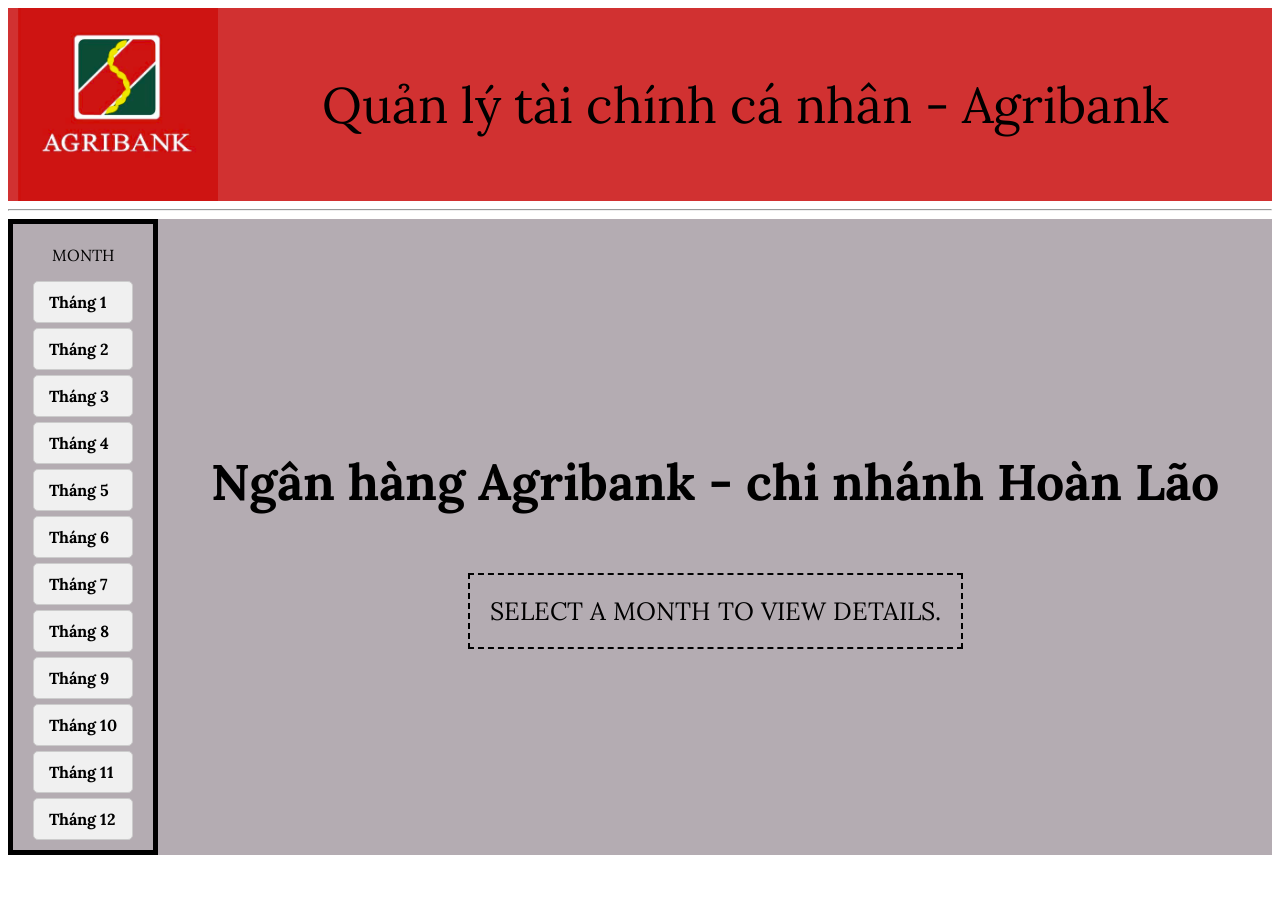
==== index.html @ 25704ac1 "Khởi tạo dự án Agribank" ====
<!DOCTYPE html>
<html>
    <head>
        <!-- Khai báo thư viện SheetJS để đọc file Excel -->
        <script src="https://cdn.sheetjs.com/xlsx-latest/package/dist/xlsx.full.min.js"></script>

        <link rel="preconnect" href="https://fonts.googleapis.com">
        <link rel="preconnect" href="https://fonts.gstatic.com" crossorigin>
        <link href="https://fonts.googleapis.com/css2?family=Lora:ital,wght@0,400..700;1,400..700&family=Ubuntu:ital,wght@0,300;0,400;0,500;0,700;1,300;1,400;1,500;1,700&display=swap" rel="stylesheet">

        <link rel="stylesheet" href="style.css">
    </head>
    <body> 
        <div class="header">
            <img src="logo_agribank.png" alt="LOGO AGRIBANK" class="logo">
            <header>Quản lý tài chính cá nhân - Agribank</header>
        </div>
        <hr>
        <main>
            <section class="ngay_thang">
                <p>MONTH</p>
                <a href="thang.html?m=1" target="khung_chinh" class="link-thang">
                    Tháng 1
                </a>
                <a href="thang.html?m=2" target="khung_chinh" class="link-thang">
                    Tháng 2
                </a>
                <a href="thang.html?m=3" target="khung_chinh" class="link-thang">
                    Tháng 3
                </a>
                <a href="thang.html?m=4" target="khung_chinh" class="link-thang">
                    Tháng 4
                </a>
                <a href="thang.html?m=5" target="khung_chinh" class="link-thang">
                    Tháng 5
                </a>
                <a href="thang.html?m=6" target="khung_chinh" class="link-thang">
                    Tháng 6
                </a>
                <a href="thang.html?m=7" target="khung_chinh" class="link-thang">
                    Tháng 7
                </a>
                <a href="thang.html?m=8" target="khung_chinh" class="link-thang">
                    Tháng 8
                </a>
                <a href="thang.html?m=9" target="khung_chinh" class="link-thang">
                    Tháng 9
                </a>
                <a href="thang.html?m=10" target="khung_chinh" class="link-thang">
                    Tháng 10
                </a>
                <a href="thang.html?m=11" target="khung_chinh" class="link-thang">
                    Tháng 11
                </a>
                <a href="thang.html?m=12" target="khung_chinh" class="link-thang">
                    Tháng 12
                </a>
            </section>
            <section class="giao_dien">
                <iframe name="khung_chinh" src="man_hinh_cho.html" style="width: 100%; height: 100%; border: none;"></iframe>
            </section>
        </main>
        
    </body>
</html>
---- style.css ----
* {
    font-family: 'Lora', sans-serif;
}

.logo {width : 200px;
    margin-left: 10px;}

header {display : flex;
    align-items: center;
    justify-content: center;
    font-size : 50px;
    flex : 1;}

.header {
    display: flex;
    align-items: center;
    background-color : rgb(209, 49, 49);
}

.ngay_thang {
    padding : 5px 20px;
    border :5px solid black;
    text-align: center;
}

/* Trang trí class link-thang */
.link-thang {
    text-decoration: none; /* Xóa cái đường gạch chân xấu xí mặc định của link */
    color: black;          /* Chữ màu đen */
    background-color: #f0f0f0; /* Nền xám nhạt giống nút bấm */
    padding: 10px 15px;         /* Đệm thêm không gian cho nút to ra */
    
    border: 1px solid #ccc;/* Viền mỏng cho giống nút */
    border-radius: 5px;    /* Bo tròn 4 góc cho mềm mại */
    font-weight: bold;     /* In đậm chữ */
    text-align : center;
    
    /* 1. Ép chiều ngang của nút tự động thu lại cho vừa cái khung xám */
    width: 100%; 
    
    /* 2. Căn giữa cái nút: Trên dưới cách 5px, Trái phải tự động chia đều (auto) */
    margin: 5px auto; 
    
    /* 3. Lệnh sống còn: Ép trình duyệt tính cả Padding vào tổng chiều rộng, không cho phình ra ngoài */
    box-sizing: border-box; 
    
    /* Ép nó thành dạng khối (block) để 2 lệnh width và margin phía trên có tác dụng chuẩn nhất */
    display: block; 
}

/* Hiệu ứng trỏ chuột (Hover) */
.link-thang:hover {
    background-color: #d13131; /* Đổi sang nền đỏ khi di chuột vào */
    color: white;              /* Đổi chữ sang màu trắng */
    cursor: pointer;           /* Biến con trỏ thành hình bàn tay */
}

.giao_dien {
    display : flex;
    flex : 1;
    justify-content: center;
    align-items: center;
}

.man_hinh_cho {
    display : flex;
    height : 100vh; 
    align-items : center;
    justify-content : center;
    font-size: 25px;
}

main {display : flex;
    min-height: 70vh;
    background-color : rgb(180, 172, 178);}

.bang-du-lieu {
    width : 95%;
    margin: 50px auto 20px auto;
    border-collapse: collapse; 
    box-shadow: 0 4px 8px rgba(0,0,0,0.1); 
}

.bang-du-lieu th, .bang-du-lieu td {
    border: 1px solid #555; 
    padding: 15px; 
    text-align: center; 
}

.bang-du-lieu th {
    background-color: #d13131; 
    color: #ffffff; 
    font-size: 18px;
    text-transform: uppercase; 
}

.link-thang {
    display : flex;
    flex : 1;
    width : 100%;
    text-decoration : none;
}

.link-thang button {
    width: 100%;
    height: 100%; 
    cursor : pointer;
}

/* LỚP 1: TẤM KÍNH MỜ */
.tam-kinh-mo {
    /* Ép tọa độ dính chặt vào 4 góc màn hình */
    position: fixed;
    top: 0;
    left: 0;
    right: 0;
    bottom: 0;
    
    /* Màu nền đen, độ trong suốt 0.6 (60%) để nhìn xuyên thấu web cũ */
    background-color: rgba(0, 0, 0, 0.6);
    
    /* Trục Z: Đẩy lên layer cao nhất để không bị bảng Agribank che mất */
    z-index: 1000;

    /* Ép Lớp 2 (Hộp trắng) phải đứng chính giữa màn hình */
    display: flex;
    justify-content: center;
    align-items: center;
}

/* LỚP 2: HỘP TRẮNG NHẬP LIỆU */
.hop-nhap-lieu {
    /* Đóng vai trò làm mốc (0,0) cho nút X bám vào */
    position: relative; 
    
    /* Trang trí vỏ hộp */
    background-color: white;
    padding: 30px;
    border-radius: 10px; /* Bo tròn 4 góc */
    width: 50%; /* Không choán hết màn hình, chỉ chiếm 1 nửa */
    box-shadow: 0 4px 15px rgba(0,0,0,0.3); /* Tạo bóng đổ 3D cho hộp nổi bần bật */
}

/* THẰNG CON: NÚT TẮT X */
.nut-x {
    /* Tách luồng, bám theo mốc tọa độ của .hop-nhap-lieu */
    position: absolute;
    top: 15px;
    right: 15px;
    
    /* Trang trí nút X cho đẹp */
    background: none;
    border: none;
    font-size: 24px;
    font-weight: bold;
    color: #ff4d4d; /* Màu đỏ */
    cursor: pointer; /* Đổi icon chuột thành hình bàn tay khi trỏ vào */
}

/* Hiệu ứng: Trỏ chuột vào nút X thì đổi sang đỏ sậm */
.nut-x:hover {
    color: #cc0000;
}



/* Ám hiệu cho người dùng biết ô này có thể sửa */
[contenteditable="true"] {
    cursor: text; 
}

/* Đổi màu nền vàng nhạt và hiện viền cam khi click vào để gõ */
[contenteditable="true"]:focus {
    background-color: #fffacd; 
    outline: 1px dashed #ff9900; 
}
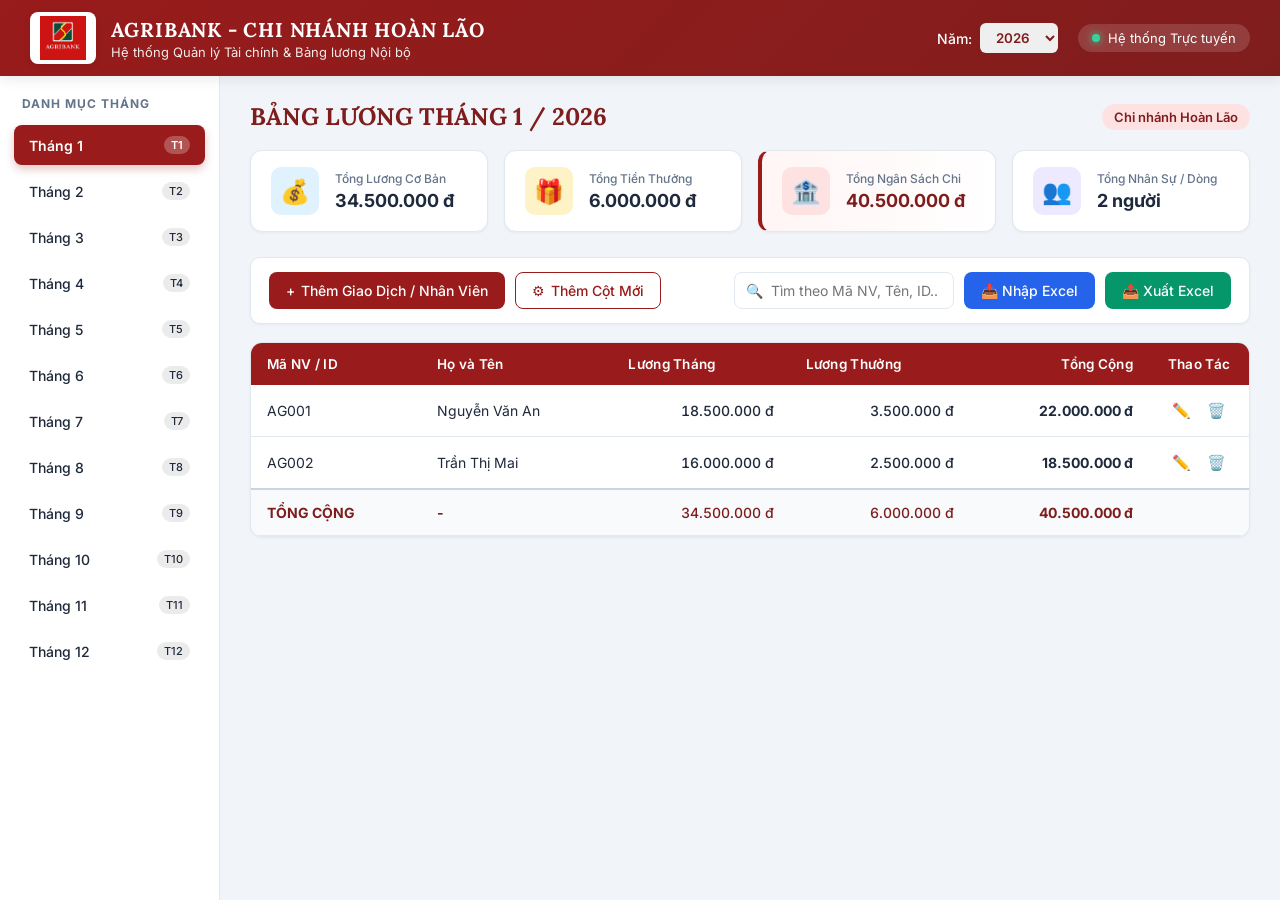
==== commit bbcf75f4: "Nâng cấp giao diện Frontend SPA Agribank và thêm cột linh hoạt" ====
--- a/index.html
+++ b/index.html
@@ -1,65 +1,213 @@
 <!DOCTYPE html>
-<html>
-    <head>
-        <!-- Khai báo thư viện SheetJS để đọc file Excel -->
-        <script src="https://cdn.sheetjs.com/xlsx-latest/package/dist/xlsx.full.min.js"></script>
-
-        <link rel="preconnect" href="https://fonts.googleapis.com">
-        <link rel="preconnect" href="https://fonts.gstatic.com" crossorigin>
-        <link href="https://fonts.googleapis.com/css2?family=Lora:ital,wght@0,400..700;1,400..700&family=Ubuntu:ital,wght@0,300;0,400;0,500;0,700;1,300;1,400;1,500;1,700&display=swap" rel="stylesheet">
-
-        <link rel="stylesheet" href="style.css">
-    </head>
-    <body> 
-        <div class="header">
-            <img src="logo_agribank.png" alt="LOGO AGRIBANK" class="logo">
-            <header>Quản lý tài chính cá nhân - Agribank</header>
-        </div>
-        <hr>
-        <main>
-            <section class="ngay_thang">
-                <p>MONTH</p>
-                <a href="thang.html?m=1" target="khung_chinh" class="link-thang">
-                    Tháng 1
-                </a>
-                <a href="thang.html?m=2" target="khung_chinh" class="link-thang">
-                    Tháng 2
-                </a>
-                <a href="thang.html?m=3" target="khung_chinh" class="link-thang">
-                    Tháng 3
-                </a>
-                <a href="thang.html?m=4" target="khung_chinh" class="link-thang">
-                    Tháng 4
-                </a>
-                <a href="thang.html?m=5" target="khung_chinh" class="link-thang">
-                    Tháng 5
-                </a>
-                <a href="thang.html?m=6" target="khung_chinh" class="link-thang">
-                    Tháng 6
-                </a>
-                <a href="thang.html?m=7" target="khung_chinh" class="link-thang">
-                    Tháng 7
-                </a>
-                <a href="thang.html?m=8" target="khung_chinh" class="link-thang">
-                    Tháng 8
-                </a>
-                <a href="thang.html?m=9" target="khung_chinh" class="link-thang">
-                    Tháng 9
-                </a>
-                <a href="thang.html?m=10" target="khung_chinh" class="link-thang">
-                    Tháng 10
-                </a>
-                <a href="thang.html?m=11" target="khung_chinh" class="link-thang">
-                    Tháng 11
-                </a>
-                <a href="thang.html?m=12" target="khung_chinh" class="link-thang">
-                    Tháng 12
-                </a>
+<html lang="vi">
+<head>
+    <meta charset="UTF-8">
+    <meta name="viewport" content="width=device-width, initial-scale=1.0">
+    <title>Quản lý Tài chính & Bảng lương - Agribank Chi nhánh Hoàn Lão</title>
+    
+    <!-- Thư viện SheetJS xử lý đọc/xuất Excel -->
+    <script src="https://cdn.sheetjs.com/xlsx-latest/package/dist/xlsx.full.min.js"></script>
+
+    <!-- Google Fonts -->
+    <link rel="preconnect" href="https://fonts.googleapis.com">
+    <link rel="preconnect" href="https://fonts.gstatic.com" crossorigin>
+    <link href="https://fonts.googleapis.com/css2?family=Inter:wght@300;400;500;600;700&family=Lora:ital,wght@0,500;0,700;1,400&display=swap" rel="stylesheet">
+
+    <!-- CSS Chính -->
+    <link rel="stylesheet" href="style.css">
+</head>
+<body>
+    <!-- 1. HEADER CHÍNH -->
+    <header class="app-header">
+        <div class="header-brand">
+            <img src="logo_agribank.png" alt="Logo Agribank" class="app-logo">
+            <div class="brand-text">
+                <h1>AGRIBANK - CHI NHÁNH HOÀN LÃO</h1>
+                <p>Hệ thống Quản lý Tài chính & Bảng lương Nội bộ</p>
+            </div>
+        </div>
+        <div class="header-actions">
+            <div class="nam-select-wrapper">
+                <label for="chon-nam">Năm:</label>
+                <select id="chon-nam">
+                    <option value="2025">2025</option>
+                    <option value="2026" selected>2026</option>
+                    <option value="2027">2027</option>
+                </select>
+            </div>
+            <div class="user-status-badge">
+                <span class="status-dot"></span>
+                <span>Hệ thống Trực tuyến</span>
+            </div>
+        </div>
+    </header>
+
+    <!-- 2. BỐ CỤC CHÍNH (SIDEBAR + NỘI DUNG) -->
+    <div class="app-container">
+        <!-- SIDEBAR CHỌN THÁNG -->
+        <aside class="app-sidebar">
+            <div class="sidebar-title">
+                <span>DANH MỤC THÁNG</span>
+            </div>
+            <nav class="sidebar-months" id="menu-12-thang">
+                <!-- Javascript sẽ tạo 12 nút tháng linh hoạt ở đây -->
+            </nav>
+        </aside>
+
+        <!-- NỘI DUNG CHÍNH (DASHBOARD & BẢNG LƯƠNG) -->
+        <main class="app-main">
+            <!-- PHẦN TIÊU ĐỀ THÁNG VÀ THỐNG KÊ NHANH (KPI CARDS) -->
+            <section class="dashboard-header">
+                <div class="current-month-banner">
+                    <h2 id="tieu-de-thang-hien-tai">BẢNG LƯƠNG THÁNG 1 / 2026</h2>
+                    <span class="badge-chi-nhanh">Chi nhánh Hoàn Lão</span>
+                </div>
+
+                <div class="kpi-grid">
+                    <div class="kpi-card">
+                        <div class="kpi-icon icon-luong">💰</div>
+                        <div class="kpi-info">
+                            <span class="kpi-label">Tổng Lương Cơ Bản</span>
+                            <span class="kpi-value" id="kpi-tong-luong">0 đ</span>
+                        </div>
+                    </div>
+                    <div class="kpi-card">
+                        <div class="kpi-icon icon-thuong">🎁</div>
+                        <div class="kpi-info">
+                            <span class="kpi-label">Tổng Tiền Thưởng</span>
+                            <span class="kpi-value" id="kpi-tong-thuong">0 đ</span>
+                        </div>
+                    </div>
+                    <div class="kpi-card kpi-highlight">
+                        <div class="kpi-icon icon-tong">🏦</div>
+                        <div class="kpi-info">
+                            <span class="kpi-label">Tổng Ngân Sách Chi</span>
+                            <span class="kpi-value" id="kpi-tong-chi">0 đ</span>
+                        </div>
+                    </div>
+                    <div class="kpi-card">
+                        <div class="kpi-icon icon-nhansu">👥</div>
+                        <div class="kpi-info">
+                            <span class="kpi-label">Tổng Nhân Sự / Dòng</span>
+                            <span class="kpi-value" id="kpi-so-nhan-su">0 người</span>
+                        </div>
+                    </div>
+                </div>
             </section>
-            <section class="giao_dien">
-                <iframe name="khung_chinh" src="man_hinh_cho.html" style="width: 100%; height: 100%; border: none;"></iframe>
+
+            <!-- THANH CÔNG CỤ (ACTION TOOLBAR) -->
+            <section class="toolbar-section">
+                <div class="toolbar-left">
+                    <button id="btn-mo-modal-them" class="btn btn-primary">
+                        <span>+</span> Thêm Giao Dịch / Nhân Viên
+                    </button>
+                    <!-- Nút Thêm Cột Mới Linh Hoạt -->
+                    <button id="btn-mo-modal-them-cot" class="btn btn-outline">
+                        <span>⚙</span> Thêm Cột Mới
+                    </button>
+                </div>
+
+                <div class="toolbar-right">
+                    <div class="search-box">
+                        <input type="text" id="o-tim-kiem" placeholder="Tìm theo Mã NV, Tên, ID...">
+                        <span class="search-icon">🔍</span>
+                    </div>
+
+                    <label for="input-import-excel" class="btn btn-secondary" title="Nhập dữ liệu hàng loạt từ file Excel">
+                        📥 Nhập Excel
+                        <input type="file" id="input-import-excel" accept=".xlsx, .xls" style="display: none;">
+                    </label>
+
+                    <button id="btn-xuat-excel" class="btn btn-success" title="Xuất dữ liệu tháng ra file Excel">
+                        📤 Xuất Excel
+                    </button>
+                </div>
+            </section>
+
+            <!-- BẢNG DỮ LIỆU TÀI CHÍNH TỰ ĐỘNG CẬP NHẬT -->
+            <section class="table-container">
+                <table class="bang-tai-chinh" id="bang-du-lieu-chinh">
+                    <thead>
+                        <tr id="hang-tieu-de-bang">
+                            <!-- Header cột sẽ được sinh tự động theo các cột mặc định + cột tuỳ chỉnh -->
+                        </tr>
+                    </thead>
+                    <tbody id="than-bang-du-lieu">
+                        <!-- Dữ liệu từng nhân viên được vẽ tại đây -->
+                    </tbody>
+                    <tfoot>
+                        <tr id="hang-tong-ket-bang">
+                            <!-- Dòng tổng cộng cả tháng -->
+                        </tr>
+                    </tfoot>
+                </table>
             </section>
         </main>
-        
-    </body>
+    </div>
+
+    <!-- ========================================== -->
+    <!-- 3. CÁC MODAL HỘP THOẠI POPUP                -->
+    <!-- ========================================== -->
+
+    <!-- MODAL 1: THÊM / CHỈNH SỬA DÒNG DỮ LIỆU -->
+    <div id="modal-nhap-lieu" class="modal-overlay" style="display: none;">
+        <div class="modal-box">
+            <button class="modal-close-btn" id="btn-dong-modal-nhap">&times;</button>
+            <h3 class="modal-title" id="tieu-de-modal-nhap">Thêm Giao Dịch Mới</h3>
+            
+            <form id="form-nhap-lieu">
+                <input type="hidden" id="edit-row-index" value="">
+                
+                <div class="form-grid" id="khung-cac-o-nhap-lieu">
+                    <!-- Các ô nhập (cố định + các cột tự thêm) sẽ được render tự động -->
+                </div>
+
+                <div class="modal-total-preview">
+                    <span>Tổng nhận dự kiến:</span>
+                    <strong id="preview-tong-cong">0 đ</strong>
+                </div>
+
+                <div class="modal-actions">
+                    <button type="button" class="btn btn-default" id="btn-huy-nhap">Hủy Bỏ</button>
+                    <button type="submit" class="btn btn-primary" id="btn-xac-nhan-luu">Lưu Dữ Liệu</button>
+                </div>
+            </form>
+        </div>
+    </div>
+
+    <!-- MODAL 2: THÊM CỘT MỚI LINH HOẠT (SỐ HOẶC CHỮ) -->
+    <div id="modal-them-cot" class="modal-overlay" style="display: none;">
+        <div class="modal-box modal-sm">
+            <button class="modal-close-btn" id="btn-dong-modal-cot">&times;</button>
+            <h3 class="modal-title">Thêm Cột Tùy Chỉnh Mới</h3>
+            <p class="modal-desc">Thêm một cột mới vào bảng tính tháng này (ví dụ: Phụ cấp, Phòng ban, Khấu trừ...)</p>
+            
+            <form id="form-them-cot">
+                <div class="form-group">
+                    <label for="ten-cot-moi">Tên Cột Mới:</label>
+                    <input type="text" id="ten-cot-moi" placeholder="Ví dụ: Phụ cấp ăn trưa, Họ và tên..." required>
+                </div>
+
+                <div class="form-group">
+                    <label for="kieu-cot-moi">Kiểu Dữ Liệu & Đơn Vị:</label>
+                    <select id="kieu-cot-moi">
+                        <option value="so">Số tiền (Tự động cộng vào Tổng và định dạng VND)</option>
+                        <option value="chu">Văn bản / Chữ (Họ tên, Chức vụ, Ghi chú...)</option>
+                    </select>
+                </div>
+
+                <div class="modal-actions">
+                    <button type="button" class="btn btn-default" id="btn-huy-them-cot">Đóng</button>
+                    <button type="submit" class="btn btn-primary">Thêm Cột</button>
+                </div>
+            </form>
+        </div>
+    </div>
+
+    <!-- KHUNG THÔNG BÁO TOAST POPUP (Góc màn hình) -->
+    <div id="toast-container" class="toast-container"></div>
+
+    <!-- JAVASCRIPT ĐIỀU HÀNH -->
+    <script src="script.js"></script>
+</body>
 </html>
--- a/style.css
+++ b/style.css
@@ -1,176 +1,701 @@
-* {
-    font-family: 'Lora', sans-serif;
-}
-
-.logo {width : 200px;
-    margin-left: 10px;}
-
-header {display : flex;
-    align-items: center;
-    justify-content: center;
-    font-size : 50px;
-    flex : 1;}
-
-.header {
-    display: flex;
-    align-items: center;
-    background-color : rgb(209, 49, 49);
-}
-
-.ngay_thang {
-    padding : 5px 20px;
-    border :5px solid black;
-    text-align: center;
-}
-
-/* Trang trí class link-thang */
-.link-thang {
-    text-decoration: none; /* Xóa cái đường gạch chân xấu xí mặc định của link */
-    color: black;          /* Chữ màu đen */
-    background-color: #f0f0f0; /* Nền xám nhạt giống nút bấm */
-    padding: 10px 15px;         /* Đệm thêm không gian cho nút to ra */
-    
-    border: 1px solid #ccc;/* Viền mỏng cho giống nút */
-    border-radius: 5px;    /* Bo tròn 4 góc cho mềm mại */
-    font-weight: bold;     /* In đậm chữ */
-    text-align : center;
-    
-    /* 1. Ép chiều ngang của nút tự động thu lại cho vừa cái khung xám */
-    width: 100%; 
-    
-    /* 2. Căn giữa cái nút: Trên dưới cách 5px, Trái phải tự động chia đều (auto) */
-    margin: 5px auto; 
-    
-    /* 3. Lệnh sống còn: Ép trình duyệt tính cả Padding vào tổng chiều rộng, không cho phình ra ngoài */
-    box-sizing: border-box; 
-    
-    /* Ép nó thành dạng khối (block) để 2 lệnh width và margin phía trên có tác dụng chuẩn nhất */
-    display: block; 
-}
-
-/* Hiệu ứng trỏ chuột (Hover) */
-.link-thang:hover {
-    background-color: #d13131; /* Đổi sang nền đỏ khi di chuột vào */
-    color: white;              /* Đổi chữ sang màu trắng */
-    cursor: pointer;           /* Biến con trỏ thành hình bàn tay */
-}
-
-.giao_dien {
-    display : flex;
-    flex : 1;
-    justify-content: center;
-    align-items: center;
-}
-
-.man_hinh_cho {
-    display : flex;
-    height : 100vh; 
-    align-items : center;
-    justify-content : center;
-    font-size: 25px;
-}
-
-main {display : flex;
-    min-height: 70vh;
-    background-color : rgb(180, 172, 178);}
-
-.bang-du-lieu {
-    width : 95%;
-    margin: 50px auto 20px auto;
-    border-collapse: collapse; 
-    box-shadow: 0 4px 8px rgba(0,0,0,0.1); 
-}
-
-.bang-du-lieu th, .bang-du-lieu td {
-    border: 1px solid #555; 
-    padding: 15px; 
-    text-align: center; 
-}
-
-.bang-du-lieu th {
-    background-color: #d13131; 
-    color: #ffffff; 
-    font-size: 18px;
-    text-transform: uppercase; 
-}
-
-.link-thang {
-    display : flex;
-    flex : 1;
-    width : 100%;
-    text-decoration : none;
-}
-
-.link-thang button {
-    width: 100%;
-    height: 100%; 
-    cursor : pointer;
-}
-
-/* LỚP 1: TẤM KÍNH MỜ */
-.tam-kinh-mo {
-    /* Ép tọa độ dính chặt vào 4 góc màn hình */
-    position: fixed;
-    top: 0;
-    left: 0;
-    right: 0;
-    bottom: 0;
-    
-    /* Màu nền đen, độ trong suốt 0.6 (60%) để nhìn xuyên thấu web cũ */
-    background-color: rgba(0, 0, 0, 0.6);
-    
-    /* Trục Z: Đẩy lên layer cao nhất để không bị bảng Agribank che mất */
-    z-index: 1000;
-
-    /* Ép Lớp 2 (Hộp trắng) phải đứng chính giữa màn hình */
-    display: flex;
-    justify-content: center;
-    align-items: center;
-}
-
-/* LỚP 2: HỘP TRẮNG NHẬP LIỆU */
-.hop-nhap-lieu {
-    /* Đóng vai trò làm mốc (0,0) cho nút X bám vào */
-    position: relative; 
-    
-    /* Trang trí vỏ hộp */
-    background-color: white;
-    padding: 30px;
-    border-radius: 10px; /* Bo tròn 4 góc */
-    width: 50%; /* Không choán hết màn hình, chỉ chiếm 1 nửa */
-    box-shadow: 0 4px 15px rgba(0,0,0,0.3); /* Tạo bóng đổ 3D cho hộp nổi bần bật */
-}
-
-/* THẰNG CON: NÚT TẮT X */
-.nut-x {
-    /* Tách luồng, bám theo mốc tọa độ của .hop-nhap-lieu */
-    position: absolute;
-    top: 15px;
-    right: 15px;
-    
-    /* Trang trí nút X cho đẹp */
-    background: none;
-    border: none;
-    font-size: 24px;
-    font-weight: bold;
-    color: #ff4d4d; /* Màu đỏ */
-    cursor: pointer; /* Đổi icon chuột thành hình bàn tay khi trỏ vào */
-}
-
-/* Hiệu ứng: Trỏ chuột vào nút X thì đổi sang đỏ sậm */
-.nut-x:hover {
-    color: #cc0000;
-}
-
-
-
-/* Ám hiệu cho người dùng biết ô này có thể sửa */
-[contenteditable="true"] {
-    cursor: text; 
-}
-
-/* Đổi màu nền vàng nhạt và hiện viền cam khi click vào để gõ */
-[contenteditable="true"]:focus {
-    background-color: #fffacd; 
-    outline: 1px dashed #ff9900; 
-}+/* =========================================================
+   HỆ THỐNG GIAO DIỆN QUẢN LÝ TÀI CHÍNH AGRIBANK (CHI NHÁNH HOÀN LÃO)
+   ========================================================= */
+
+:root {
+    --agri-red: #991b1b;
+    --agri-red-dark: #7f1d1d;
+    --agri-red-light: #fee2e2;
+    --agri-green: #059669;
+    --agri-green-light: #d1fae5;
+    --agri-blue: #2563eb;
+    --text-primary: #1e293b;
+    --text-secondary: #64748b;
+    --bg-main: #f1f5f9;
+    --bg-card: #ffffff;
+    --border-color: #e2e8f0;
+    --shadow-sm: 0 1px 3px rgba(0, 0, 0, 0.05);
+    --shadow-md: 0 4px 12px rgba(0, 0, 0, 0.08);
+    --shadow-lg: 0 10px 25px -5px rgba(0, 0, 0, 0.15);
+}
+
+* {
+    box-sizing: border-box;
+    margin: 0;
+    padding: 0;
+    font-family: 'Inter', -apple-system, BlinkMacSystemFont, "Segoe UI", Roboto, sans-serif;
+}
+
+body {
+    background-color: var(--bg-main);
+    color: var(--text-primary);
+    min-height: 100vh;
+    display: flex;
+    flex-direction: column;
+}
+
+/* =========================================================
+   1. APP HEADER
+   ========================================================= */
+.app-header {
+    background: linear-gradient(135deg, var(--agri-red), var(--agri-red-dark));
+    color: white;
+    padding: 12px 30px;
+    display: flex;
+    justify-content: space-between;
+    align-items: center;
+    box-shadow: var(--shadow-md);
+    position: sticky;
+    top: 0;
+    z-index: 100;
+}
+
+.header-brand {
+    display: flex;
+    align-items: center;
+    gap: 15px;
+}
+
+.app-logo {
+    height: 52px;
+    background: white;
+    padding: 4px 10px;
+    border-radius: 8px;
+    object-fit: contain;
+    box-shadow: 0 2px 6px rgba(0,0,0,0.1);
+}
+
+.brand-text h1 {
+    font-size: 20px;
+    font-weight: 700;
+    letter-spacing: 0.8px;
+    font-family: 'Lora', serif;
+}
+
+.brand-text p {
+    font-size: 13px;
+    opacity: 0.9;
+    margin-top: 2px;
+}
+
+.header-actions {
+    display: flex;
+    align-items: center;
+    gap: 20px;
+}
+
+.nam-select-wrapper {
+    display: flex;
+    align-items: center;
+    gap: 8px;
+    font-size: 14px;
+    font-weight: 500;
+}
+
+.nam-select-wrapper select {
+    padding: 6px 12px;
+    border-radius: 6px;
+    border: none;
+    font-weight: 600;
+    color: var(--agri-red-dark);
+    cursor: pointer;
+    outline: none;
+}
+
+.user-status-badge {
+    display: flex;
+    align-items: center;
+    gap: 8px;
+    background: rgba(255, 255, 255, 0.15);
+    padding: 6px 14px;
+    border-radius: 20px;
+    font-size: 13px;
+    backdrop-filter: blur(4px);
+}
+
+.status-dot {
+    width: 8px;
+    height: 8px;
+    background-color: #34d399;
+    border-radius: 50%;
+    box-shadow: 0 0 8px #34d399;
+}
+
+/* =========================================================
+   2. APP CONTAINER & SIDEBAR
+   ========================================================= */
+.app-container {
+    display: flex;
+    flex: 1;
+}
+
+.app-sidebar {
+    width: 220px;
+    background-color: #ffffff;
+    border-right: 1px solid var(--border-color);
+    padding: 20px 14px;
+    display: flex;
+    flex-direction: column;
+}
+
+.sidebar-title {
+    font-size: 12px;
+    font-weight: 700;
+    color: var(--text-secondary);
+    letter-spacing: 1px;
+    margin-bottom: 14px;
+    padding-left: 8px;
+}
+
+.sidebar-months {
+    display: flex;
+    flex-direction: column;
+    gap: 6px;
+}
+
+.month-btn {
+    display: flex;
+    align-items: center;
+    justify-content: space-between;
+    padding: 10px 14px;
+    background: transparent;
+    border: 1px solid transparent;
+    border-radius: 8px;
+    color: var(--text-primary);
+    font-size: 14px;
+    font-weight: 500;
+    cursor: pointer;
+    transition: all 0.2s ease;
+    text-align: left;
+}
+
+.month-btn:hover {
+    background-color: var(--agri-red-light);
+    color: var(--agri-red);
+}
+
+.month-btn.active {
+    background-color: var(--agri-red);
+    color: #ffffff;
+    font-weight: 600;
+    box-shadow: 0 4px 8px rgba(153, 27, 27, 0.25);
+}
+
+.month-btn .month-badge {
+    font-size: 11px;
+    background: rgba(0, 0, 0, 0.08);
+    padding: 2px 7px;
+    border-radius: 10px;
+}
+
+.month-btn.active .month-badge {
+    background: rgba(255, 255, 255, 0.25);
+    color: white;
+}
+
+/* =========================================================
+   3. MAIN CONTENT & DASHBOARD
+   ========================================================= */
+.app-main {
+    flex: 1;
+    padding: 25px 30px;
+    overflow-y: auto;
+}
+
+.dashboard-header {
+    margin-bottom: 25px;
+}
+
+.current-month-banner {
+    display: flex;
+    justify-content: space-between;
+    align-items: center;
+    margin-bottom: 18px;
+}
+
+.current-month-banner h2 {
+    font-size: 24px;
+    color: var(--agri-red-dark);
+    font-family: 'Lora', serif;
+    font-weight: 700;
+}
+
+.badge-chi-nhanh {
+    background-color: var(--agri-red-light);
+    color: var(--agri-red-dark);
+    padding: 5px 12px;
+    border-radius: 20px;
+    font-size: 13px;
+    font-weight: 600;
+}
+
+/* KPI CARDS */
+.kpi-grid {
+    display: grid;
+    grid-template-columns: repeat(auto-fit, minmax(210px, 1fr));
+    gap: 16px;
+}
+
+.kpi-card {
+    background: var(--bg-card);
+    border-radius: 12px;
+    padding: 16px 20px;
+    display: flex;
+    align-items: center;
+    gap: 16px;
+    box-shadow: var(--shadow-sm);
+    border: 1px solid var(--border-color);
+    transition: transform 0.2s, box-shadow 0.2s;
+}
+
+.kpi-card:hover {
+    transform: translateY(-2px);
+    box-shadow: var(--shadow-md);
+}
+
+.kpi-card.kpi-highlight {
+    border-left: 4px solid var(--agri-red);
+    background: linear-gradient(to right, #fff5f5, #ffffff);
+}
+
+.kpi-icon {
+    font-size: 24px;
+    width: 48px;
+    height: 48px;
+    display: flex;
+    align-items: center;
+    justify-content: center;
+    border-radius: 10px;
+    background-color: var(--bg-main);
+}
+
+.icon-luong { background-color: #e0f2fe; }
+.icon-thuong { background-color: #fef3c7; }
+.icon-tong { background-color: var(--agri-red-light); }
+.icon-nhansu { background-color: #ede9fe; }
+
+.kpi-info {
+    display: flex;
+    flex-direction: column;
+}
+
+.kpi-label {
+    font-size: 12px;
+    color: var(--text-secondary);
+    font-weight: 500;
+    margin-bottom: 4px;
+}
+
+.kpi-value {
+    font-size: 18px;
+    font-weight: 700;
+    color: var(--text-primary);
+}
+
+.kpi-highlight .kpi-value {
+    color: var(--agri-red-dark);
+}
+
+/* =========================================================
+   4. TOOLBAR & BUTTONS
+   ========================================================= */
+.toolbar-section {
+    display: flex;
+    justify-content: space-between;
+    align-items: center;
+    flex-wrap: wrap;
+    gap: 15px;
+    margin-bottom: 18px;
+    background: white;
+    padding: 14px 18px;
+    border-radius: 10px;
+    border: 1px solid var(--border-color);
+    box-shadow: var(--shadow-sm);
+}
+
+.toolbar-left, .toolbar-right {
+    display: flex;
+    align-items: center;
+    gap: 10px;
+    flex-wrap: wrap;
+}
+
+.btn {
+    display: inline-flex;
+    align-items: center;
+    gap: 6px;
+    padding: 9px 16px;
+    border-radius: 8px;
+    font-size: 14px;
+    font-weight: 500;
+    cursor: pointer;
+    border: 1px solid transparent;
+    transition: all 0.2s ease;
+    text-decoration: none;
+}
+
+.btn-primary {
+    background-color: var(--agri-red);
+    color: white;
+}
+.btn-primary:hover {
+    background-color: var(--agri-red-dark);
+}
+
+.btn-outline {
+    border-color: var(--agri-red);
+    color: var(--agri-red);
+    background: transparent;
+}
+.btn-outline:hover {
+    background-color: var(--agri-red-light);
+}
+
+.btn-secondary {
+    background-color: var(--agri-blue);
+    color: white;
+}
+.btn-secondary:hover {
+    background-color: #1d4ed8;
+}
+
+.btn-success {
+    background-color: var(--agri-green);
+    color: white;
+}
+.btn-success:hover {
+    background-color: #047857;
+}
+
+.btn-default {
+    background-color: #f1f5f9;
+    color: var(--text-secondary);
+    border: 1px solid var(--border-color);
+}
+.btn-default:hover {
+    background-color: #e2e8f0;
+    color: var(--text-primary);
+}
+
+.search-box {
+    position: relative;
+    display: flex;
+    align-items: center;
+}
+
+.search-box input {
+    padding: 9px 14px 9px 36px;
+    border: 1px solid var(--border-color);
+    border-radius: 8px;
+    font-size: 14px;
+    outline: none;
+    width: 220px;
+    transition: all 0.2s;
+}
+
+.search-box input:focus {
+    border-color: var(--agri-red);
+    width: 260px;
+    box-shadow: 0 0 0 3px rgba(153, 27, 27, 0.1);
+}
+
+.search-icon {
+    position: absolute;
+    left: 12px;
+    font-size: 14px;
+    color: var(--text-secondary);
+    pointer-events: none;
+}
+
+/* =========================================================
+   5. BẢNG DỮ LIỆU TÀI CHÍNH
+   ========================================================= */
+.table-container {
+    background: white;
+    border-radius: 12px;
+    border: 1px solid var(--border-color);
+    box-shadow: var(--shadow-sm);
+    overflow: hidden;
+    max-width: 100%;
+    overflow-x: auto;
+}
+
+.bang-tai-chinh {
+    width: 100%;
+    border-collapse: collapse;
+    text-align: left;
+    font-size: 14px;
+}
+
+.bang-tai-chinh th {
+    background-color: var(--agri-red);
+    color: white;
+    padding: 13px 16px;
+    font-weight: 600;
+    font-size: 13.5px;
+    letter-spacing: 0.3px;
+    white-space: nowrap;
+}
+
+.th-tuy-chinh {
+    position: relative;
+}
+
+.btn-xoa-cot {
+    background: rgba(255, 255, 255, 0.2);
+    border: none;
+    color: white;
+    border-radius: 50%;
+    width: 18px;
+    height: 18px;
+    line-height: 18px;
+    font-size: 11px;
+    margin-left: 6px;
+    cursor: pointer;
+    display: inline-block;
+    vertical-align: middle;
+    transition: background 0.2s;
+}
+
+.btn-xoa-cot:hover {
+    background: #ff4d4d;
+}
+
+.bang-tai-chinh td {
+    padding: 12px 16px;
+    border-bottom: 1px solid var(--border-color);
+    color: var(--text-primary);
+    white-space: nowrap;
+}
+
+.bang-tai-chinh tbody tr:hover {
+    background-color: #f8fafc;
+}
+
+/* Căn lề số và tiền tệ sang phải */
+.col-so {
+    text-align: right;
+    font-variant-numeric: tabular-nums;
+    font-weight: 500;
+}
+
+.col-tong {
+    text-align: right;
+    font-weight: 700;
+    color: var(--agri-red-dark);
+}
+
+.col-actions {
+    text-align: center;
+    width: 100px;
+}
+
+.btn-action {
+    background: none;
+    border: none;
+    cursor: pointer;
+    font-size: 15px;
+    padding: 4px 6px;
+    border-radius: 4px;
+    transition: background 0.2s;
+}
+
+.btn-edit:hover { background-color: #dbeafe; }
+.btn-delete:hover { background-color: #fee2e2; }
+
+/* DÒNG TỔNG KẾT BẢNG (TFOOT) */
+.bang-tai-chinh tfoot tr {
+    background-color: #f8fafc;
+    border-top: 2px solid #cbd5e1;
+    font-weight: 700;
+}
+
+.bang-tai-chinh tfoot td {
+    padding: 14px 16px;
+    color: var(--agri-red-dark);
+    font-size: 14px;
+}
+
+/* Ô trống dữ liệu */
+.empty-state {
+    text-align: center;
+    padding: 40px !important;
+    color: var(--text-secondary);
+}
+
+.empty-state p {
+    margin-top: 8px;
+    font-size: 14px;
+}
+
+/* =========================================================
+   6. MODAL CỬA SỔ POPUP
+   ========================================================= */
+.modal-overlay {
+    position: fixed;
+    top: 0; left: 0; right: 0; bottom: 0;
+    background-color: rgba(15, 23, 42, 0.6);
+    backdrop-filter: blur(4px);
+    display: flex;
+    align-items: center;
+    justify-content: center;
+    z-index: 1000;
+    animation: fadeIn 0.2s ease-out;
+}
+
+.modal-box {
+    background: white;
+    border-radius: 14px;
+    padding: 26px 30px;
+    width: 540px;
+    max-width: 92%;
+    position: relative;
+    box-shadow: var(--shadow-lg);
+    animation: scaleUp 0.25s ease-out;
+}
+
+.modal-sm {
+    width: 440px;
+}
+
+.modal-close-btn {
+    position: absolute;
+    top: 18px;
+    right: 20px;
+    background: none;
+    border: none;
+    font-size: 24px;
+    color: var(--text-secondary);
+    cursor: pointer;
+    line-height: 1;
+}
+
+.modal-close-btn:hover {
+    color: var(--agri-red);
+}
+
+.modal-title {
+    font-size: 19px;
+    font-weight: 700;
+    color: var(--agri-red-dark);
+    margin-bottom: 6px;
+    font-family: 'Lora', serif;
+}
+
+.modal-desc {
+    font-size: 13px;
+    color: var(--text-secondary);
+    margin-bottom: 18px;
+}
+
+.form-grid {
+    display: grid;
+    grid-template-columns: 1fr 1fr;
+    gap: 14px;
+    margin-top: 14px;
+}
+
+.form-group {
+    display: flex;
+    flex-direction: column;
+    gap: 6px;
+    margin-bottom: 12px;
+}
+
+.form-group.full-width {
+    grid-column: span 2;
+}
+
+.form-group label {
+    font-size: 13px;
+    font-weight: 600;
+    color: var(--text-primary);
+}
+
+.form-group input, .form-group select {
+    padding: 9px 12px;
+    border: 1px solid var(--border-color);
+    border-radius: 6px;
+    font-size: 14px;
+    outline: none;
+    transition: border-color 0.2s;
+}
+
+.form-group input:focus, .form-group select:focus {
+    border-color: var(--agri-red);
+    box-shadow: 0 0 0 3px rgba(153, 27, 27, 0.1);
+}
+
+.modal-total-preview {
+    background-color: var(--agri-red-light);
+    border: 1px dashed #f87171;
+    border-radius: 8px;
+    padding: 12px 16px;
+    display: flex;
+    justify-content: space-between;
+    align-items: center;
+    margin-top: 14px;
+}
+
+.modal-total-preview span {
+    font-size: 13px;
+    font-weight: 600;
+    color: var(--agri-red-dark);
+}
+
+.modal-total-preview strong {
+    font-size: 17px;
+    color: var(--agri-red-dark);
+}
+
+.modal-actions {
+    display: flex;
+    justify-content: flex-end;
+    gap: 10px;
+    margin-top: 20px;
+}
+
+/* =========================================================
+   7. TOAST NOTIFICATION
+   ========================================================= */
+.toast-container {
+    position: fixed;
+    top: 24px;
+    right: 24px;
+    z-index: 9999;
+    display: flex;
+    flex-direction: column;
+    gap: 10px;
+}
+
+.toast {
+    display: flex;
+    align-items: center;
+    gap: 10px;
+    padding: 12px 18px;
+    border-radius: 8px;
+    color: white;
+    font-size: 14px;
+    font-weight: 500;
+    box-shadow: var(--shadow-lg);
+    animation: slideInRight 0.3s ease-out;
+}
+
+.toast-success { background-color: var(--agri-green); }
+.toast-error { background-color: #dc2626; }
+.toast-info { background-color: var(--agri-blue); }
+
+@keyframes fadeIn {
+    from { opacity: 0; }
+    to { opacity: 1; }
+}
+
+@keyframes scaleUp {
+    from { transform: scale(0.95); opacity: 0; }
+    to { transform: scale(1); opacity: 1; }
+}
+
+@keyframes slideInRight {
+    from { transform: translateX(100%); opacity: 0; }
+    to { transform: translateX(0); opacity: 1; }
+}
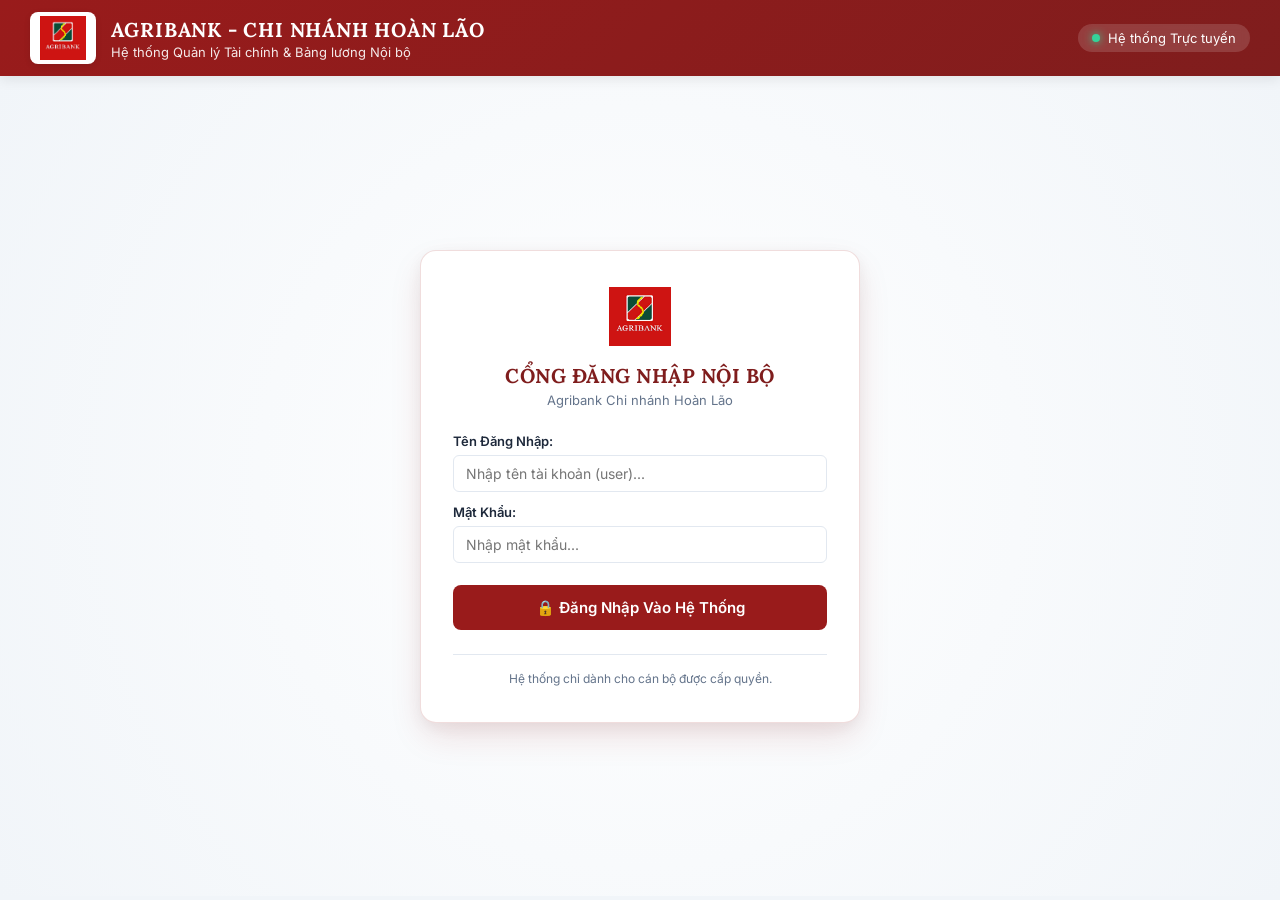
==== commit 401cac8c: "Thêm tính năng Đăng nhập bảo mật (User: user, Pass: qwerty) và nút Đăng xuất" ====
--- a/index.html
+++ b/index.html
@@ -27,7 +27,13 @@
             </div>
         </div>
         <div class="header-actions">
-            <div class="nam-select-wrapper">
+            <!-- Khu vực thông tin người dùng & Đăng xuất -->
+            <div class="user-profile-bar" id="khung-user-header" style="display: none;">
+                <span class="user-greeting">👤 <span id="ten-can-bo-header">user</span></span>
+                <button id="btn-dang-xuat" class="btn-logout" title="Đăng xuất khỏi hệ thống">Đăng Xuất</button>
+            </div>
+
+            <div class="nam-select-wrapper" id="khung-chon-nam" style="display: none;">
                 <label for="chon-nam">Năm:</label>
                 <select id="chon-nam">
                     <option value="2025">2025</option>
@@ -42,8 +48,43 @@
         </div>
     </header>
 
-    <!-- 2. BỐ CỤC CHÍNH (SIDEBAR + NỘI DUNG) -->
-    <div class="app-container">
+    <!-- 2. MÀN HÌNH ĐĂNG NHẬP BẢO VỆ (CỔNG AN NINH) -->
+    <div id="man-hinh-dang-nhap" class="login-container">
+        <div class="login-card">
+            <div class="login-header">
+                <img src="logo_agribank.png" alt="Logo Agribank" class="login-logo">
+                <h2>CỔNG ĐĂNG NHẬP NỘI BỘ</h2>
+                <p>Agribank Chi nhánh Hoàn Lão</p>
+            </div>
+
+            <form id="form-dang-nhap">
+                <div class="form-group full-width">
+                    <label for="login-username">Tên Đăng Nhập:</label>
+                    <input type="text" id="login-username" placeholder="Nhập tên tài khoản (user)..." required autocomplete="username">
+                </div>
+
+                <div class="form-group full-width">
+                    <label for="login-password">Mật Khẩu:</label>
+                    <input type="password" id="login-password" placeholder="Nhập mật khẩu..." required autocomplete="current-password">
+                </div>
+
+                <div id="login-error-msg" class="login-error" style="display: none;">
+                    ❌ Tên đăng nhập hoặc mật khẩu không chính xác!
+                </div>
+
+                <button type="submit" class="btn btn-primary btn-block" id="btn-submit-login">
+                    🔒 Đăng Nhập Vào Hệ Thống
+                </button>
+            </form>
+
+            <div class="login-footer">
+                <p>Hệ thống chỉ dành cho cán bộ được cấp quyền.</p>
+            </div>
+        </div>
+    </div>
+
+    <!-- 3. BỐ CỤC CHÍNH (SIDEBAR + NỘI DUNG) - ĐƯỢC BẢO VỆ -->
+    <div class="app-container" id="khung-ung-dung-chinh" style="display: none;">
         <!-- SIDEBAR CHỌN THÁNG -->
         <aside class="app-sidebar">
             <div class="sidebar-title">
--- a/style.css
+++ b/style.css
@@ -698,4 +698,119 @@
 @keyframes slideInRight {
     from { transform: translateX(100%); opacity: 0; }
     to { transform: translateX(0); opacity: 1; }
-}+}
+
+/* =========================================================
+   8. MÀN HÌNH ĐĂNG NHẬP (LOGIN GATEKEEPER)
+   ========================================================= */
+.login-container {
+    min-height: calc(100vh - 80px);
+    display: flex;
+    align-items: center;
+    justify-content: center;
+    padding: 30px 20px;
+    background: radial-gradient(circle at center, #ffffff 0%, var(--bg-main) 100%);
+}
+
+.login-card {
+    background: white;
+    width: 440px;
+    max-width: 95%;
+    border-radius: 16px;
+    padding: 36px 32px;
+    box-shadow: 0 15px 35px -5px rgba(153, 27, 27, 0.15), 0 5px 15px rgba(0, 0, 0, 0.05);
+    border: 1px solid rgba(153, 27, 27, 0.15);
+    animation: scaleUp 0.3s ease-out;
+}
+
+.login-header {
+    text-align: center;
+    margin-bottom: 25px;
+}
+
+.login-logo {
+    height: 60px;
+    margin-bottom: 12px;
+    object-fit: contain;
+}
+
+.login-header h2 {
+    font-size: 20px;
+    color: var(--agri-red-dark);
+    font-family: 'Lora', serif;
+    font-weight: 700;
+    letter-spacing: 0.5px;
+}
+
+.login-header p {
+    font-size: 13px;
+    color: var(--text-secondary);
+    margin-top: 4px;
+}
+
+.btn-block {
+    width: 100%;
+    justify-content: center;
+    padding: 12px;
+    font-size: 15px;
+    font-weight: 600;
+    margin-top: 10px;
+}
+
+.login-error {
+    background-color: #fef2f2;
+    color: #b91c1c;
+    border: 1px solid #fecaca;
+    padding: 10px 14px;
+    border-radius: 8px;
+    font-size: 13px;
+    margin-bottom: 14px;
+    text-align: center;
+    font-weight: 500;
+    animation: fadeIn 0.2s ease-out;
+}
+
+.login-footer {
+    margin-top: 24px;
+    text-align: center;
+    font-size: 12px;
+    color: var(--text-secondary);
+    border-top: 1px solid var(--border-color);
+    padding-top: 16px;
+}
+
+/* KHU VỰC THÔNG TIN NGƯỜI DÙNG & NÚT ĐĂNG XUẤT TRÊN HEADER */
+.user-profile-bar {
+    display: flex;
+    align-items: center;
+    gap: 12px;
+}
+
+.user-greeting {
+    font-size: 13.5px;
+    font-weight: 600;
+    color: #ffffff;
+    background: rgba(255, 255, 255, 0.2);
+    padding: 6px 14px;
+    border-radius: 20px;
+}
+
+.btn-logout {
+    background: #ffffff;
+    color: var(--agri-red-dark);
+    border: none;
+    padding: 6px 14px;
+    border-radius: 20px;
+    font-size: 13px;
+    font-weight: 700;
+    cursor: pointer;
+    transition: all 0.2s ease;
+    box-shadow: 0 2px 5px rgba(0,0,0,0.1);
+}
+
+.btn-logout:hover {
+    background: #fee2e2;
+    color: #991b1b;
+    transform: translateY(-1px);
+}
+
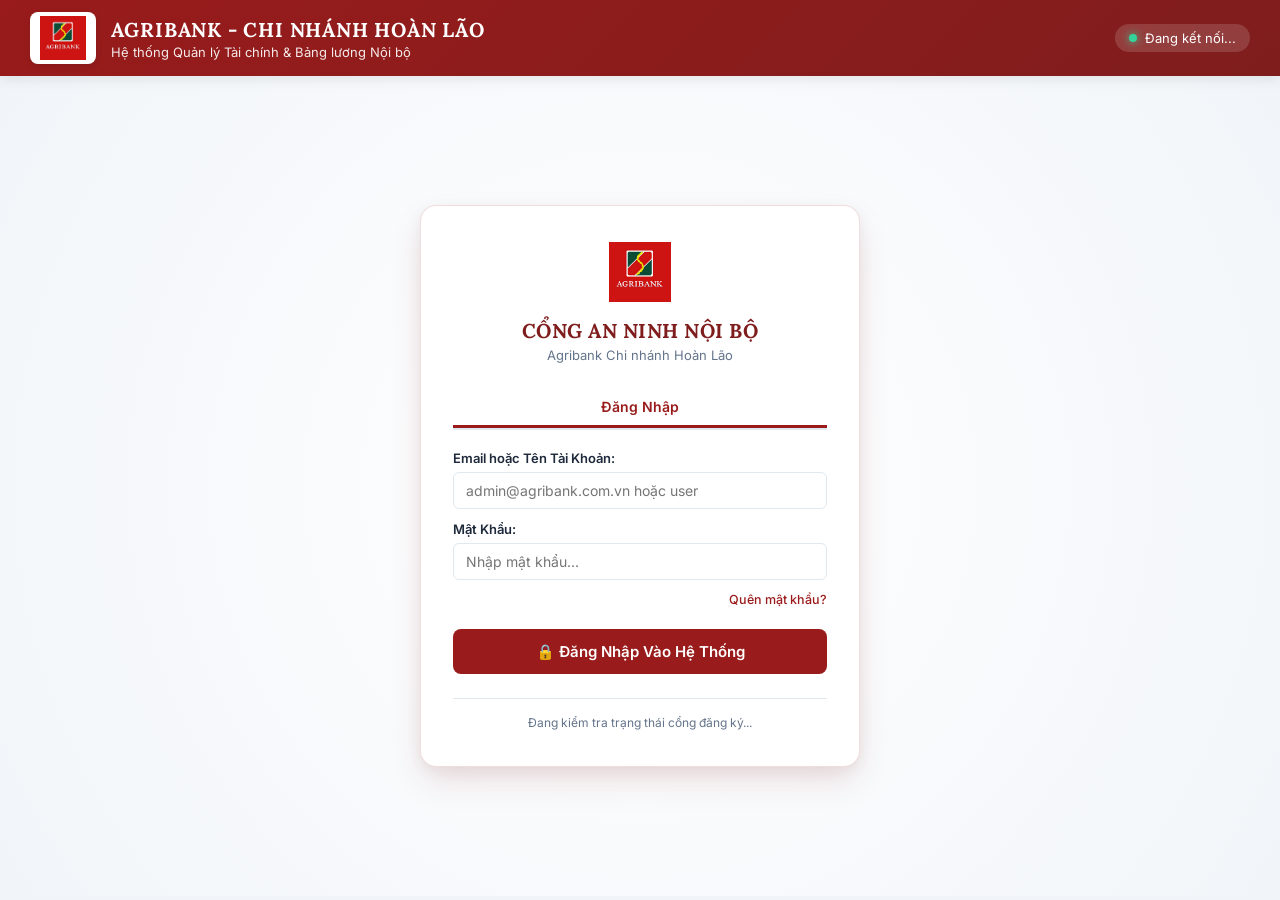
==== commit 05c7fcb9: "Nang cap toan dien he thong: Module hoa, PostgreSQL/Docker compose, RBAC, Cong dang ky, OTP Email, A" ====
--- a/index.html
+++ b/index.html
@@ -27,9 +27,23 @@
             </div>
         </div>
         <div class="header-actions">
-            <!-- Khu vực thông tin người dùng & Đăng xuất -->
+            <!-- Khu vực thông tin người dùng, đổi mật khẩu & quản lý tài khoản -->
             <div class="user-profile-bar" id="khung-user-header" style="display: none;">
-                <span class="user-greeting">👤 <span id="ten-can-bo-header">user</span></span>
+                <span class="user-greeting">
+                    👤 <span id="ten-can-bo-header">Quản trị viên</span> 
+                    <span id="badge-vai-tro" class="role-badge role-admin">Admin</span>
+                </span>
+                
+                <!-- Nút Quản lý tài khoản (Chỉ Admin mới thấy) -->
+                <button id="btn-mo-modal-users" class="btn-header-action" style="display: none;" title="Quản lý tài khoản & công tắc mở cổng">
+                    👥 Quản Lý Tài Khoản
+                </button>
+
+                <!-- Nút Đổi mật khẩu cá nhân -->
+                <button id="btn-mo-modal-doi-mk" class="btn-header-action" title="Đổi mật khẩu tài khoản">
+                    🔑 Đổi Mật Khẩu
+                </button>
+
                 <button id="btn-dang-xuat" class="btn-logout" title="Đăng xuất khỏi hệ thống">Đăng Xuất</button>
             </div>
 
@@ -41,26 +55,34 @@
                     <option value="2027">2027</option>
                 </select>
             </div>
+
             <div class="user-status-badge">
                 <span class="status-dot"></span>
-                <span>Hệ thống Trực tuyến</span>
+                <span id="text-db-status">Đang kết nối...</span>
             </div>
         </div>
     </header>
 
-    <!-- 2. MÀN HÌNH ĐĂNG NHẬP BẢO VỆ (CỔNG AN NINH) -->
+    <!-- 2. MÀN HÌNH ĐĂNG NHẬP & ĐĂNG KÝ BẢO VỆ (CỔNG AN NINH) -->
     <div id="man-hinh-dang-nhap" class="login-container">
         <div class="login-card">
             <div class="login-header">
                 <img src="logo_agribank.png" alt="Logo Agribank" class="login-logo">
-                <h2>CỔNG ĐĂNG NHẬP NỘI BỘ</h2>
+                <h2>CỔNG AN NINH NỘI BỘ</h2>
                 <p>Agribank Chi nhánh Hoàn Lão</p>
             </div>
 
+            <!-- TABS CHUYỂN ĐỔI ĐĂNG NHẬP / ĐĂNG KÝ -->
+            <div class="auth-tabs">
+                <button type="button" class="auth-tab-btn active" id="tab-btn-login">Đăng Nhập</button>
+                <button type="button" class="auth-tab-btn" id="tab-btn-register" style="display: none;">Đăng Ký Mới</button>
+            </div>
+
+            <!-- FORM ĐĂNG NHẬP -->
             <form id="form-dang-nhap">
                 <div class="form-group full-width">
-                    <label for="login-username">Tên Đăng Nhập:</label>
-                    <input type="text" id="login-username" placeholder="Nhập tên tài khoản (user)..." required autocomplete="username">
+                    <label for="login-email">Email hoặc Tên Tài Khoản:</label>
+                    <input type="text" id="login-email" placeholder="admin@agribank.com.vn hoặc user" required autocomplete="username">
                 </div>
 
                 <div class="form-group full-width">
@@ -68,22 +90,49 @@
                     <input type="password" id="login-password" placeholder="Nhập mật khẩu..." required autocomplete="current-password">
                 </div>
 
-                <div id="login-error-msg" class="login-error" style="display: none;">
-                    ❌ Tên đăng nhập hoặc mật khẩu không chính xác!
-                </div>
+                <div style="display: flex; justify-content: flex-end; margin-bottom: 12px;">
+                    <a href="javascript:void(0)" id="link-quen-mat-khau" class="forgot-link">Quên mật khẩu?</a>
+                </div>
+
+                <div id="login-error-msg" class="login-error" style="display: none;"></div>
 
                 <button type="submit" class="btn btn-primary btn-block" id="btn-submit-login">
                     🔒 Đăng Nhập Vào Hệ Thống
                 </button>
             </form>
 
+            <!-- FORM ĐĂNG KÝ (Chỉ hoạt động khi cổng mở) -->
+            <form id="form-dang-ky" style="display: none;">
+                <div class="form-group full-width">
+                    <label for="reg-email">Email Công Vụ / Cá Nhân:</label>
+                    <input type="email" id="reg-email" placeholder="nguyenvana@gmail.com..." required autocomplete="email">
+                </div>
+
+                <div class="form-group full-width">
+                    <label for="reg-hoten">Họ và Tên Cán Bộ:</label>
+                    <input type="text" id="reg-hoten" placeholder="Nguyễn Văn A..." required autocomplete="name">
+                </div>
+
+                <div class="form-group full-width">
+                    <label for="reg-password">Mật Khẩu (tối thiểu 6 ký tự):</label>
+                    <input type="password" id="reg-password" placeholder="Tự đặt mật khẩu..." required minlength="6" autocomplete="new-password">
+                </div>
+
+                <div id="reg-error-msg" class="login-error" style="display: none;"></div>
+                <div id="reg-success-msg" class="login-success" style="display: none;"></div>
+
+                <button type="submit" class="btn btn-primary btn-block" id="btn-submit-reg">
+                    ✍️ Hoàn Tất Đăng Ký Tài Khoản
+                </button>
+            </form>
+
             <div class="login-footer">
-                <p>Hệ thống chỉ dành cho cán bộ được cấp quyền.</p>
-            </div>
-        </div>
-    </div>
-
-    <!-- 3. BỐ CỤC CHÍNH (SIDEBAR + NỘI DUNG) - ĐƯỢC BẢO VỆ -->
+                <p id="lbl-status-cong-dang-ky">Đang kiểm tra trạng thái cổng đăng ký...</p>
+            </div>
+        </div>
+    </div>
+
+    <!-- 3. BỐ CỤC CHÍNH (SIDEBAR + NỘI DUNG) - ĐƯỢC BẢO VỆ CHẶT CHẼ -->
     <div class="app-container" id="khung-ung-dung-chinh" style="display: none;">
         <!-- SIDEBAR CHỌN THÁNG -->
         <aside class="app-sidebar">
@@ -138,11 +187,11 @@
 
             <!-- THANH CÔNG CỤ (ACTION TOOLBAR) -->
             <section class="toolbar-section">
-                <div class="toolbar-left">
+                <!-- Nhóm nút sửa/thêm - CHỈ ADMIN MỚI THẤY -->
+                <div class="toolbar-left" id="toolbar-admin-actions">
                     <button id="btn-mo-modal-them" class="btn btn-primary">
                         <span>+</span> Thêm Giao Dịch / Nhân Viên
                     </button>
-                    <!-- Nút Thêm Cột Mới Linh Hoạt -->
                     <button id="btn-mo-modal-them-cot" class="btn btn-outline">
                         <span>⚙</span> Thêm Cột Mới
                     </button>
@@ -154,11 +203,13 @@
                         <span class="search-icon">🔍</span>
                     </div>
 
-                    <label for="input-import-excel" class="btn btn-secondary" title="Nhập dữ liệu hàng loạt từ file Excel">
+                    <!-- Nút Nhập Excel - CHỈ ADMIN MỚI THẤY -->
+                    <label for="input-import-excel" class="btn btn-secondary" id="btn-wrapper-import-excel" title="Nhập dữ liệu hàng loạt từ file Excel">
                         📥 Nhập Excel
                         <input type="file" id="input-import-excel" accept=".xlsx, .xls" style="display: none;">
                     </label>
 
+                    <!-- Nút Xuất Excel - TẤT CẢ ĐỀU DÙNG ĐƯỢC -->
                     <button id="btn-xuat-excel" class="btn btn-success" title="Xuất dữ liệu tháng ra file Excel">
                         📤 Xuất Excel
                     </button>
@@ -170,7 +221,7 @@
                 <table class="bang-tai-chinh" id="bang-du-lieu-chinh">
                     <thead>
                         <tr id="hang-tieu-de-bang">
-                            <!-- Header cột sẽ được sinh tự động theo các cột mặc định + cột tuỳ chỉnh -->
+                            <!-- Header cột sẽ được sinh tự động -->
                         </tr>
                     </thead>
                     <tbody id="than-bang-du-lieu">
@@ -187,7 +238,7 @@
     </div>
 
     <!-- ========================================== -->
-    <!-- 3. CÁC MODAL HỘP THOẠI POPUP                -->
+    <!-- 4. CÁC MODAL HỘP THOẠI POPUP                -->
     <!-- ========================================== -->
 
     <!-- MODAL 1: THÊM / CHỈNH SỬA DÒNG DỮ LIỆU -->
@@ -198,10 +249,7 @@
             
             <form id="form-nhap-lieu">
                 <input type="hidden" id="edit-row-index" value="">
-                
-                <div class="form-grid" id="khung-cac-o-nhap-lieu">
-                    <!-- Các ô nhập (cố định + các cột tự thêm) sẽ được render tự động -->
-                </div>
+                <div class="form-grid" id="khung-cac-o-nhap-lieu"></div>
 
                 <div class="modal-total-preview">
                     <span>Tổng nhận dự kiến:</span>
@@ -216,7 +264,7 @@
         </div>
     </div>
 
-    <!-- MODAL 2: THÊM CỘT MỚI LINH HOẠT (SỐ HOẶC CHỮ) -->
+    <!-- MODAL 2: THÊM CỘT MỚI LINH HOẠT -->
     <div id="modal-them-cot" class="modal-overlay" style="display: none;">
         <div class="modal-box modal-sm">
             <button class="modal-close-btn" id="btn-dong-modal-cot">&times;</button>
@@ -245,6 +293,124 @@
         </div>
     </div>
 
+    <!-- MODAL 3: ĐỔI MẬT KHẨU CÁ NHÂN -->
+    <div id="modal-doi-mat-khau" class="modal-overlay" style="display: none;">
+        <div class="modal-box modal-sm">
+            <button class="modal-close-btn" id="btn-dong-modal-doi-mk">&times;</button>
+            <h3 class="modal-title">🔑 Đổi Mật Khẩu Cá Nhân</h3>
+            <p class="modal-desc">Bảo vệ tài khoản của bạn. Email xác nhận sẽ được gửi sau khi đổi thành công.</p>
+            
+            <form id="form-doi-mat-khau">
+                <div class="form-group">
+                    <label for="mk-cu">Mật Khẩu Hiện Tại:</label>
+                    <input type="password" id="mk-cu" placeholder="Nhập mật khẩu đang dùng..." required>
+                </div>
+                <div class="form-group">
+                    <label for="mk-moi">Mật Khẩu Mới (tối thiểu 6 ký tự):</label>
+                    <input type="password" id="mk-moi" placeholder="Nhập mật khẩu mới..." required minlength="6">
+                </div>
+                <div class="form-group">
+                    <label for="mk-moi-confirm">Xác Nhận Mật Khẩu Mới:</label>
+                    <input type="password" id="mk-moi-confirm" placeholder="Nhập lại mật khẩu mới..." required minlength="6">
+                </div>
+
+                <div id="doi-mk-error" class="login-error" style="display: none;"></div>
+
+                <div class="modal-actions">
+                    <button type="button" class="btn btn-default" id="btn-huy-doi-mk">Hủy</button>
+                    <button type="submit" class="btn btn-primary">Xác Nhận Đổi</button>
+                </div>
+            </form>
+        </div>
+    </div>
+
+    <!-- MODAL 4: QUÊN MẬT KHẨU TỰ ĐỘNG QUA EMAIL OTP -->
+    <div id="modal-quen-mat-khau" class="modal-overlay" style="display: none;">
+        <div class="modal-box modal-sm">
+            <button class="modal-close-btn" id="btn-dong-modal-quen-mk">&times;</button>
+            <h3 class="modal-title">🔑 Khôi Phục Mật Khẩu Qua Email</h3>
+            
+            <!-- Bước 1: Gửi OTP -->
+            <div id="khoi-quen-mk-b1">
+                <p class="modal-desc">Nhập địa chỉ Email tài khoản của bạn để nhận mã xác thực OTP 6 số:</p>
+                <form id="form-gui-otp">
+                    <div class="form-group">
+                        <label for="otp-email-input">Email của bạn:</label>
+                        <input type="email" id="otp-email-input" placeholder="nguyenvana@gmail.com..." required>
+                    </div>
+                    <div id="otp-b1-msg" class="login-error" style="display: none;"></div>
+                    <div class="modal-actions">
+                        <button type="button" class="btn btn-default" id="btn-huy-otp">Hủy</button>
+                        <button type="submit" class="btn btn-primary" id="btn-xac-nhan-gui-otp">Gửi Mã OTP</button>
+                    </div>
+                </form>
+            </div>
+
+            <!-- Bước 2: Nhập OTP và Mật khẩu mới -->
+            <div id="khoi-quen-mk-b2" style="display: none;">
+                <p class="modal-desc" style="color: #059669;">Mã OTP 6 số đã được gửi tới email của bạn (hiệu lực 10 phút):</p>
+                <form id="form-xac-nhan-otp">
+                    <div class="form-group">
+                        <label for="otp-code-input">Mã OTP (6 chữ số):</label>
+                        <input type="text" id="otp-code-input" placeholder="123456" maxlength="6" required style="letter-spacing: 4px; font-weight: bold; text-align: center; font-size: 18px;">
+                    </div>
+                    <div class="form-group">
+                        <label for="otp-new-password">Mật Khẩu Mới:</label>
+                        <input type="password" id="otp-new-password" placeholder="Nhập mật khẩu mới..." required minlength="6">
+                    </div>
+                    <div id="otp-b2-msg" class="login-error" style="display: none;"></div>
+                    <div class="modal-actions">
+                        <button type="button" class="btn btn-default" id="btn-quay-lai-b1">Quay Lại</button>
+                        <button type="submit" class="btn btn-primary">Đặt Lại Mật Khẩu</button>
+                    </div>
+                </form>
+            </div>
+        </div>
+    </div>
+
+    <!-- MODAL 5: QUẢN LÝ TÀI KHOẢN & CÔNG TẮC CỔNG ĐĂNG KÝ (DÀNH CHO ADMIN) -->
+    <div id="modal-quan-ly-users" class="modal-overlay" style="display: none;">
+        <div class="modal-box modal-lg">
+            <button class="modal-close-btn" id="btn-dong-modal-users">&times;</button>
+            <h3 class="modal-title">👥 Quản Lý Tài Khoản & Cổng Đăng Ký (Admin)</h3>
+            
+            <!-- Thẻ công tắc cổng đăng ký -->
+            <div class="gateway-switch-card">
+                <div class="switch-info">
+                    <strong>Cổng Đăng Ký Tự Do:</strong>
+                    <p>Khi BẬT, nhân viên mới có thể tự vào web bấm Đăng ký tài khoản. Khi TẮT, cổng sẽ bị khóa chặt.</p>
+                </div>
+                <div class="switch-toggle-wrapper">
+                    <span id="badge-trang-thai-cong" class="status-gate-badge gate-closed">ĐANG KHÓA</span>
+                    <button type="button" class="btn btn-outline" id="btn-toggle-cong-dang-ky">Gạt Công Tắc</button>
+                </div>
+            </div>
+
+            <!-- Bảng danh sách các tài khoản -->
+            <div class="table-container" style="max-height: 350px; margin-top: 15px;">
+                <table class="bang-tai-chinh" id="bang-danh-sach-users">
+                    <thead>
+                        <tr>
+                            <th>STT</th>
+                            <th>Email</th>
+                            <th>Họ và Tên</th>
+                            <th>Vai Trò</th>
+                            <th>Ngày Tạo</th>
+                            <th class="col-actions">Phân Quyền & Thao Tác</th>
+                        </tr>
+                    </thead>
+                    <tbody id="than-bang-users">
+                        <!-- Danh sách tài khoản sẽ vẽ ở đây -->
+                    </tbody>
+                </table>
+            </div>
+
+            <div class="modal-actions" style="margin-top: 20px;">
+                <button type="button" class="btn btn-default" id="btn-dong-quan-ly-users">Đóng Cửa Sổ</button>
+            </div>
+        </div>
+    </div>
+
     <!-- KHUNG THÔNG BÁO TOAST POPUP (Góc màn hình) -->
     <div id="toast-container" class="toast-container"></div>
 
--- a/style.css
+++ b/style.css
@@ -813,4 +813,125 @@
     color: #991b1b;
     transform: translateY(-1px);
 }
+
+/* THÊM STYLE CHO CÁC TÍNH NĂNG MỚI (PHÂN QUYỀN, TABS, CÔNG TẮC CỔNG) */
+.role-badge {
+    font-size: 11px;
+    padding: 2px 8px;
+    border-radius: 10px;
+    text-transform: uppercase;
+    font-weight: 700;
+    margin-left: 6px;
+}
+.role-admin {
+    background: #fef08a;
+    color: #854d0e;
+}
+.role-user {
+    background: #e0f2fe;
+    color: #0369a1;
+}
+
+.btn-header-action {
+    background: rgba(255, 255, 255, 0.15);
+    color: #ffffff;
+    border: 1px solid rgba(255, 255, 255, 0.4);
+    padding: 6px 12px;
+    border-radius: 20px;
+    font-size: 12.5px;
+    font-weight: 600;
+    cursor: pointer;
+    transition: all 0.2s ease;
+}
+.btn-header-action:hover {
+    background: #ffffff;
+    color: var(--agri-red-dark);
+}
+
+.auth-tabs {
+    display: flex;
+    border-bottom: 2px solid #e2e8f0;
+    margin-bottom: 20px;
+}
+.auth-tab-btn {
+    flex: 1;
+    padding: 10px;
+    background: none;
+    border: none;
+    font-size: 14px;
+    font-weight: 600;
+    color: #64748b;
+    cursor: pointer;
+    transition: all 0.2s;
+    border-bottom: 3px solid transparent;
+}
+.auth-tab-btn.active {
+    color: var(--agri-red);
+    border-bottom-color: var(--agri-red);
+}
+
+.forgot-link {
+    font-size: 12.5px;
+    color: var(--agri-red);
+    text-decoration: none;
+    font-weight: 500;
+}
+.forgot-link:hover {
+    text-decoration: underline;
+}
+
+.login-success {
+    background: #d1fae5;
+    color: #065f46;
+    padding: 10px;
+    border-radius: 6px;
+    font-size: 13px;
+    margin-bottom: 12px;
+    text-align: center;
+}
+
+.modal-lg {
+    max-width: 800px;
+    width: 90%;
+}
+
+.gateway-switch-card {
+    background: #f8fafc;
+    border: 1px solid #e2e8f0;
+    border-radius: 8px;
+    padding: 14px 18px;
+    display: flex;
+    justify-content: space-between;
+    align-items: center;
+    margin-bottom: 15px;
+}
+.switch-info strong {
+    font-size: 14px;
+    color: #0f172a;
+}
+.switch-info p {
+    font-size: 12px;
+    color: #64748b;
+    margin-top: 3px;
+}
+.switch-toggle-wrapper {
+    display: flex;
+    align-items: center;
+    gap: 12px;
+}
+.status-gate-badge {
+    padding: 4px 10px;
+    border-radius: 12px;
+    font-size: 12px;
+    font-weight: 700;
+    letter-spacing: 0.5px;
+}
+.gate-open {
+    background: #d1fae5;
+    color: #065f46;
+}
+.gate-closed {
+    background: #fee2e2;
+    color: #991b1b;
+}
 
